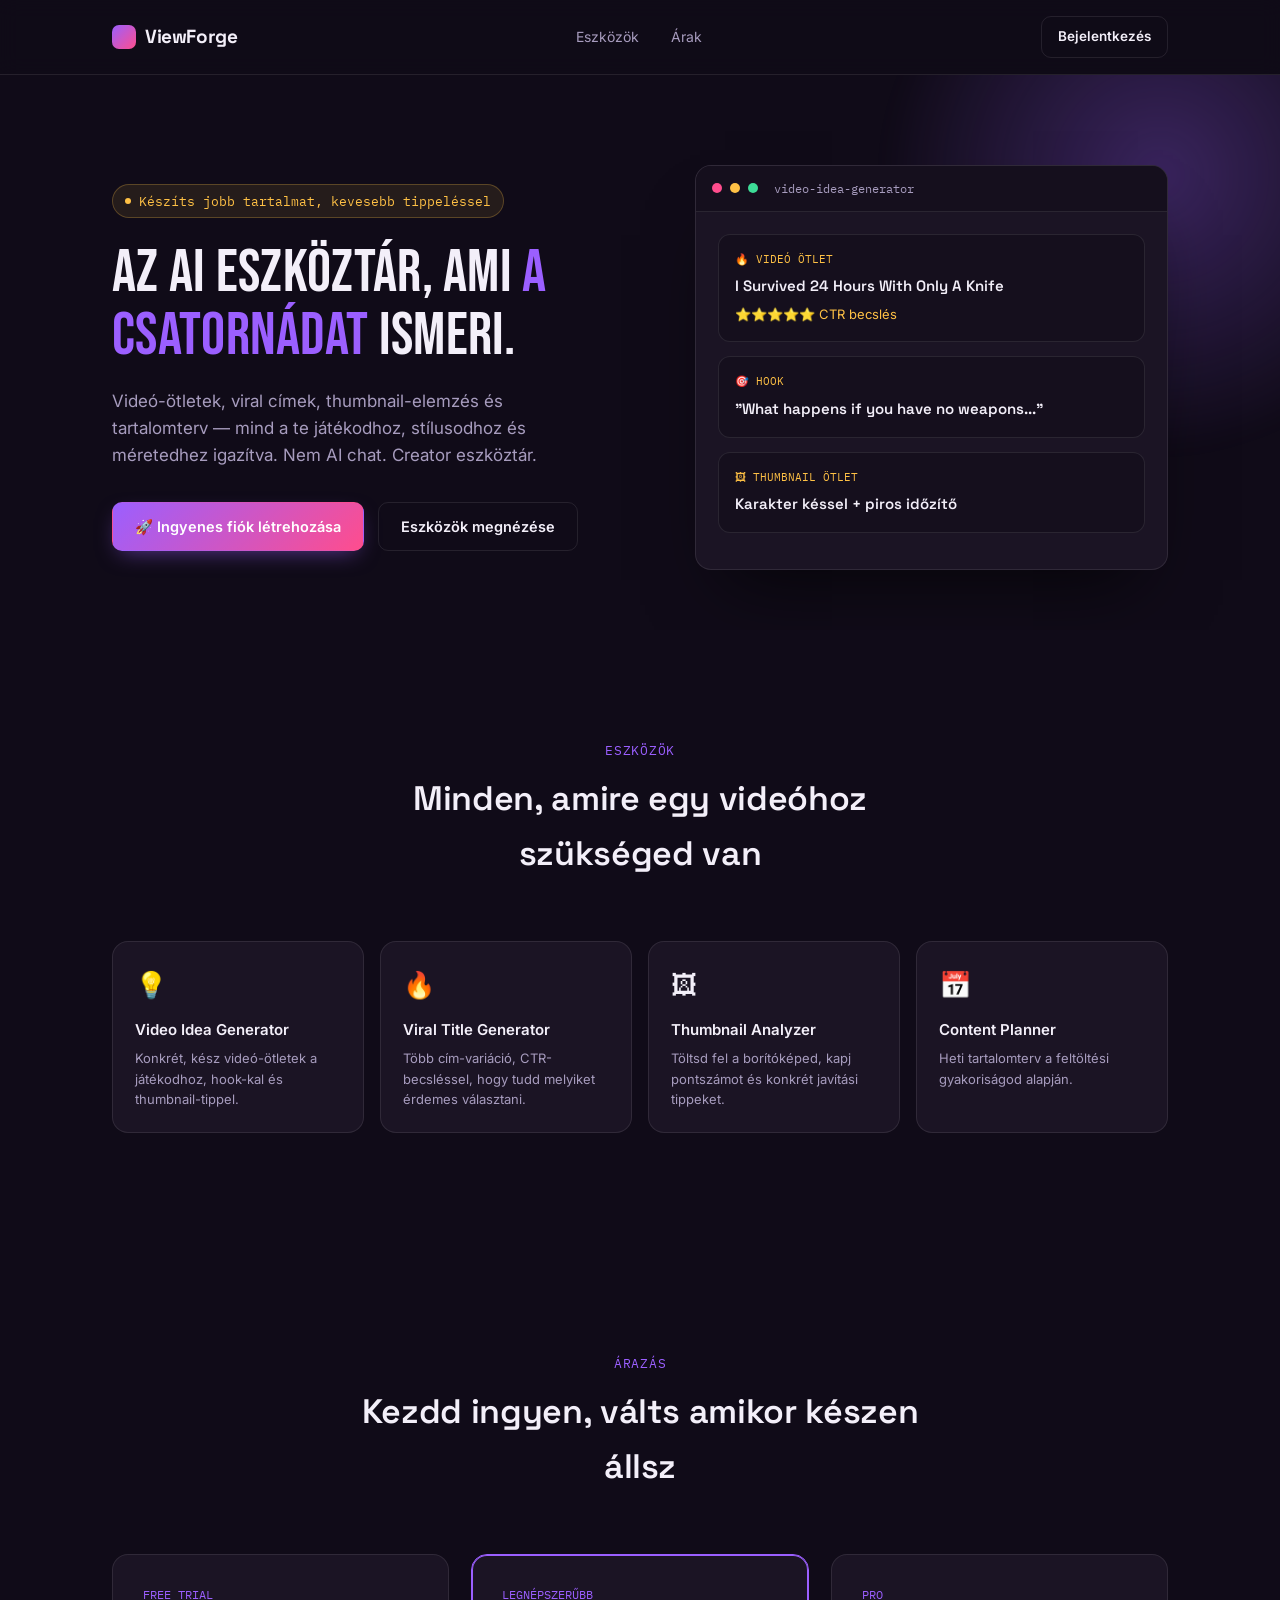
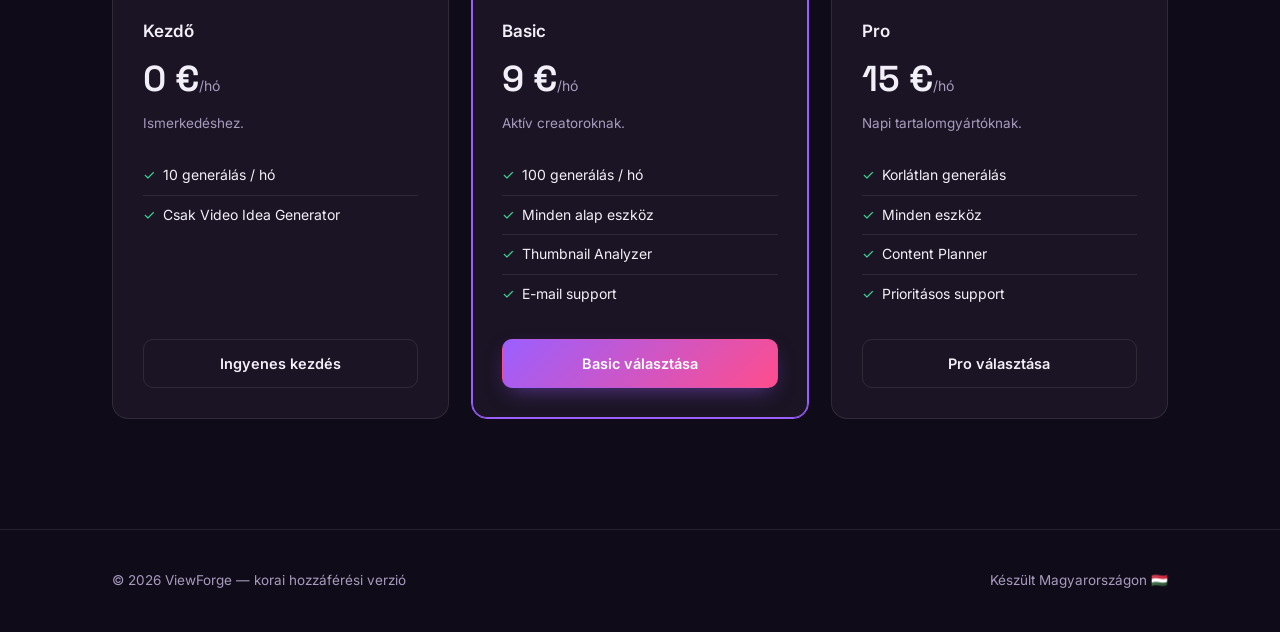
==== index.html @ 4f9079bf "Add mobile-specific CSS refinements for nav, tabs, player card, bar chart, settings panel, toasts" ====
<!DOCTYPE html>
<html lang="hu">
<head>
<meta charset="UTF-8">
<meta name="viewport" content="width=device-width, initial-scale=1.0">
<title>ViewForge — AI eszköztár videósoknak</title>
<link rel="preconnect" href="https://fonts.googleapis.com">
<link href="https://fonts.googleapis.com/css2?family=Bebas+Neue&family=Space+Grotesk:wght@400;500;600;700&family=Inter:wght@400;500;600&family=IBM+Plex+Mono:wght@400;500&display=swap" rel="stylesheet">
<link rel="stylesheet" href="style.css?v=25">
</head>
<body>

<nav>
  <div class="nav-inner">
    <div class="logo"><span class="logo-mark"></span>ViewForge</div>
    <div class="nav-links">
      <a href="#tools">Eszközök</a>
      <a href="#pricing">Árak</a>
    </div>
    <div id="navAuth">
      <a class="btn btn-ghost btn-sm" href="sign-in.html">Bejelentkezés</a>
    </div>
  </div>
</nav>

<header class="hero">
  <div class="hero-blob"></div>
  <div class="wrap hero-grid">
    <div>
      <div class="eyebrow"><span class="dot"></span>Készíts jobb tartalmat, kevesebb tippeléssel</div>
      <h1 class="hero-title disp">Az AI eszköztár, ami <span class="hl">a csatornádat</span> ismeri.</h1>
      <p class="hero-sub">Videó-ötletek, viral címek, thumbnail-elemzés és tartalomterv — mind a te játékodhoz, stílusodhoz és méretedhez igazítva. Nem AI chat. Creator eszköztár.</p>
      <div class="hero-actions">
        <a class="btn btn-primary" href="sign-in.html">🚀 Ingyenes fiók létrehozása</a>
        <a class="btn btn-ghost" href="#tools">Eszközök megnézése</a>
      </div>
    </div>

    <div class="preview-card">
      <div class="preview-bar">
        <span class="dot2" style="background:#FF4D8D"></span>
        <span class="dot2" style="background:#FFC145"></span>
        <span class="dot2" style="background:#3DDC97"></span>
        <span class="preview-title">video-idea-generator</span>
      </div>
      <div class="preview-body">
        <div class="pv-idea" style="animation-delay:.1s;">
          <div class="pv-label">🔥 VIDEÓ ÖTLET</div>
          <div class="pv-title">I Survived 24 Hours With Only A Knife</div>
          <div class="pv-stars">⭐⭐⭐⭐⭐ CTR becslés</div>
        </div>
        <div class="pv-idea" style="animation-delay:.5s;">
          <div class="pv-label">🎯 HOOK</div>
          <div class="pv-title">"What happens if you have no weapons..."</div>
        </div>
        <div class="pv-idea" style="animation-delay:.9s;">
          <div class="pv-label">🖼 THUMBNAIL ÖTLET</div>
          <div class="pv-title">Karakter késsel + piros időzítő</div>
        </div>
      </div>
    </div>
  </div>
</header>

<section id="tools">
  <div class="wrap">
    <div class="sec-head reveal">
      <div class="sec-eyebrow">Eszközök</div>
      <h2 class="sec-title">Minden, amire egy videóhoz szükséged van</h2>
    </div>
    <div class="tool-grid">
      <div class="tool-card reveal">
        <div class="tool-ico">💡</div>
        <div class="tool-name">Video Idea Generator</div>
        <div class="tool-desc">Konkrét, kész videó-ötletek a játékodhoz, hook-kal és thumbnail-tippel.</div>
      </div>
      <div class="tool-card reveal">
        <div class="tool-ico">🔥</div>
        <div class="tool-name">Viral Title Generator</div>
        <div class="tool-desc">Több cím-variáció, CTR-becsléssel, hogy tudd melyiket érdemes választani.</div>
      </div>
      <div class="tool-card reveal">
        <div class="tool-ico">🖼</div>
        <div class="tool-name">Thumbnail Analyzer</div>
        <div class="tool-desc">Töltsd fel a borítóképed, kapj pontszámot és konkrét javítási tippeket.</div>
      </div>
      <div class="tool-card reveal">
        <div class="tool-ico">📅</div>
        <div class="tool-name">Content Planner</div>
        <div class="tool-desc">Heti tartalomterv a feltöltési gyakoriságod alapján.</div>
      </div>
    </div>
  </div>
</section>

<section id="pricing">
  <div class="wrap">
    <div class="sec-head reveal">
      <div class="sec-eyebrow">Árazás</div>
      <h2 class="sec-title">Kezdd ingyen, válts amikor készen állsz</h2>
    </div>
    <div class="price-grid">
      <div class="price-card reveal">
        <div class="price-tag">FREE TRIAL</div>
        <div class="price-name">Kezdő</div>
        <div class="price-val">0 €<span>/hó</span></div>
        <div class="price-desc">Ismerkedéshez.</div>
        <ul class="price-list">
          <li>10 generálás / hó</li><li>Csak Video Idea Generator</li>
        </ul>
        <a class="btn btn-ghost" href="sign-in.html?plan=free">Ingyenes kezdés</a>
      </div>
      <div class="price-card featured reveal">
        <div class="price-tag">LEGNÉPSZERŰBB</div>
        <div class="price-name">Basic</div>
        <div class="price-val">9 €<span>/hó</span></div>
        <div class="price-desc">Aktív creatoroknak.</div>
        <ul class="price-list">
          <li>100 generálás / hó</li><li>Minden alap eszköz</li><li>Thumbnail Analyzer</li><li>E-mail support</li>
        </ul>
        <a class="btn btn-primary" href="sign-in.html?plan=basic">Basic választása</a>
      </div>
      <div class="price-card reveal">
        <div class="price-tag">PRO</div>
        <div class="price-name">Pro</div>
        <div class="price-val">15 €<span>/hó</span></div>
        <div class="price-desc">Napi tartalomgyártóknak.</div>
        <ul class="price-list">
          <li>Korlátlan generálás</li><li>Minden eszköz</li><li>Content Planner</li><li>Prioritásos support</li>
        </ul>
        <a class="btn btn-ghost" href="sign-in.html?plan=pro">Pro választása</a>
      </div>
    </div>
  </div>
</section>

<footer>
  <div class="wrap foot-row">
    <div>© 2026 ViewForge — korai hozzáférési verzió</div>
    <div>Készült Magyarországon 🇭🇺</div>
  </div>
</footer>

<!--
  ====== CLERK BEÁLLÍTÁS ======
  Ha van már Clerk fiókod egy másik projektből, létrehozhatsz ide egy ÚJ Application-t
  (külön projekt = külön Clerk app ajánlott), majd írd át: fancy-bullfrog-66.clerk.accounts.dev és pk_test_ZmFuY3ktYnVsbGZyb2ctNjYuY2xlcmsuYWNjb3VudHMuZGV2JA
-->
<script defer crossorigin="anonymous" src="https://fancy-bullfrog-66.clerk.accounts.dev/npm/@clerk/ui@1/dist/ui.browser.js" type="text/javascript"></script>
<script defer crossorigin="anonymous" data-clerk-publishable-key="pk_test_ZmFuY3ktYnVsbGZyb2ctNjYuY2xlcmsuYWNjb3VudHMuZGV2JA" src="https://fancy-bullfrog-66.clerk.accounts.dev/npm/@clerk/clerk-js@6/dist/clerk.browser.js" type="text/javascript"></script>

<script>
const revealEls = document.querySelectorAll('.reveal');
const io = new IntersectionObserver((entries) => {
  entries.forEach((entry, i) => {
    if (entry.isIntersecting) {
      setTimeout(() => entry.target.classList.add('visible'), i * 80);
      io.unobserve(entry.target);
    }
  });
}, { threshold: 0.15 });
revealEls.forEach(el => io.observe(el));

window.addEventListener('load', async function () {
  try{
    await Clerk.load({ ui: { ClerkUI: window.__internal_ClerkUICtor } });
    if (Clerk.isSignedIn) {
      document.getElementById('navAuth').innerHTML = '<a class="btn btn-primary btn-sm" href="dashboard.html">Dashboard</a>';
    }
  }catch(e){ console.warn('Clerk meg nincs beallitva:', e); }
});
</script>

</body>
</html>
---- style.css ----
/* ============ ViewForge — közös stíluslap ============ */
:root{
  --ink:#100B18;
  --surface:#1B1424;
  --surface-soft:#241B2E;
  --line:rgba(255,255,255,0.09);
  --text:#F3EFF9;
  --text-dim:#A79CBE;
  --brand:#9B5FFF;
  --brand-soft:rgba(155,95,255,0.14);
  --gold:#FFC145;
  --mint:#3DDC97;
  --hot:#FF4D8D;
  --radius:16px;
  --font-display:'Bebas Neue',sans-serif;
  --font-heading:'Space Grotesk',sans-serif;
  --font-body:'Inter',sans-serif;
}

/* Világos mód — a beállítás-panelból kapcsolható */
html[data-theme="light"]{
  --ink:#F7F5FB;
  --surface:#FFFFFF;
  --surface-soft:#F1ECFA;
  --line:rgba(20,10,45,0.10);
  --text:#18101F;
  --text-dim:#6B6478;
  --brand-soft:rgba(155,95,255,0.10);
}

/* Animációk kikapcsolása — a beállítás-panelból kapcsolható */
html[data-animations="off"] *{
  animation-duration:0.001ms !important;
  animation-iteration-count:1 !important;
  transition-duration:0.001ms !important;
}

/* Animált háttér — a beállítás-panelból kapcsolható */
@keyframes bgDrift{
  0%,100%{background-position:0% 0%, 100% 100%;}
  50%{background-position:25% 20%, 75% 80%;}
}
html[data-animated-bg="on"] body{
  background-image:
    radial-gradient(circle at 0% 0%, rgba(155,95,255,0.17), transparent 55%),
    radial-gradient(circle at 100% 100%, rgba(255,77,141,0.14), transparent 55%);
  background-size:170% 170%;
  background-attachment:fixed;
  animation:bgDrift 20s ease-in-out infinite;
}

*{box-sizing:border-box;}
html{scroll-behavior:smooth;}
body{
  margin:0;background:var(--ink);color:var(--text);
  font-family:var(--font-body);line-height:1.6;-webkit-font-smoothing:antialiased;
  transition:background .3s ease, color .3s ease;
}
h1,h2,h3{font-family:var(--font-heading);}
.disp{font-family:var(--font-display);letter-spacing:0.01em;}
.mono{font-family:'IBM Plex Mono',monospace;}
a{color:inherit;text-decoration:none;}
.wrap{max-width:1120px;margin:0 auto;padding:0 32px;}
section{padding:110px 0;}
@media (max-width:760px){ section{padding:64px 0;} .wrap{padding:0 22px;} }

@media (prefers-reduced-motion: reduce){
  *{animation-duration:0.001ms !important;animation-iteration-count:1 !important;transition-duration:0.001ms !important;}
}

/* ---------- Nav ---------- */
nav{position:sticky;top:0;z-index:50;background:rgba(16,11,24,0.82);backdrop-filter:blur(10px);border-bottom:1px solid var(--line);}
.nav-inner{max-width:1120px;margin:0 auto;padding:16px 32px;display:flex;align-items:center;justify-content:space-between;}
.logo{font-family:var(--font-heading);font-weight:700;font-size:19px;display:flex;align-items:center;gap:9px;letter-spacing:-0.02em;}
.logo-mark{width:24px;height:24px;border-radius:7px;background:linear-gradient(135deg,var(--brand),var(--hot));display:inline-block;}
.nav-links{display:flex;gap:32px;font-size:14px;color:var(--text-dim);}
.nav-links a{transition:color .2s ease;}
.nav-links a:hover{color:var(--text);}
@media (max-width:820px){ .nav-links{display:none;} }

.btn{display:inline-flex;align-items:center;gap:8px;padding:12px 22px;border-radius:10px;font-size:14.5px;font-weight:600;cursor:pointer;border:1px solid transparent;transition:transform .18s ease, box-shadow .18s ease, background .18s ease, border-color .18s ease;}
.btn:hover{transform:translateY(-2px);}
.btn-primary{background:linear-gradient(135deg,var(--brand),var(--hot));color:#fff;box-shadow:0 8px 22px -8px rgba(155,95,255,0.55);}
.btn-primary:hover{box-shadow:0 12px 28px -8px rgba(155,95,255,0.7);}
.btn-ghost{background:transparent;color:var(--text);border-color:var(--line);}
.btn-ghost:hover{border-color:#4a3f5c;}
.btn-sm{padding:9px 16px;font-size:13.5px;}

/* ---------- Reveal-on-scroll ---------- */
.reveal{opacity:0;transform:translateY(22px);transition:opacity .7s ease, transform .7s ease;}
.reveal.visible{opacity:1;transform:translateY(0);}
@keyframes fadeSlideUp{from{opacity:0;transform:translateY(28px);}to{opacity:1;transform:translateY(0);}}
.anim-in{opacity:0;animation:fadeSlideUp .7s cubic-bezier(.16,.8,.24,1) forwards;}
@keyframes pageFade{from{opacity:0;}to{opacity:1;}}
.page-fade{animation:pageFade .4s ease both;}

/* ---------- Hero ---------- */
.hero{padding-top:90px;padding-bottom:60px;position:relative;overflow:hidden;}
.hero-blob{position:absolute;width:560px;height:560px;border-radius:50%;background:radial-gradient(circle,rgba(155,95,255,0.3),transparent 70%);top:-180px;right:-160px;filter:blur(10px);animation:drift 16s ease-in-out infinite alternate;pointer-events:none;}
@keyframes drift{ from{transform:translate(0,0) scale(1);} to{transform:translate(-40px,30px) scale(1.08);} }
.hero-grid{display:grid;grid-template-columns:1.05fr .95fr;gap:60px;align-items:center;position:relative;z-index:1;}
@media (max-width:900px){ .hero-grid{grid-template-columns:1fr;} }
.eyebrow{display:inline-flex;align-items:center;gap:8px;font-family:'IBM Plex Mono',monospace;font-size:12.5px;color:var(--gold);background:rgba(255,193,69,0.09);border:1px solid rgba(255,193,69,0.25);padding:6px 12px;border-radius:99px;margin-bottom:24px;}
.eyebrow .dot{width:6px;height:6px;border-radius:50%;background:var(--gold);}
h1.hero-title{font-size:clamp(36px,5vw,60px);line-height:1.05;letter-spacing:0.005em;margin:0 0 20px;font-weight:400;}
h1.hero-title .hl{color:var(--brand);}
.hero-sub{font-size:17px;color:var(--text-dim);max-width:480px;margin-bottom:32px;}
.hero-actions{display:flex;gap:14px;flex-wrap:wrap;}

/* mock dashboard preview card in hero */
.preview-card{background:var(--surface);border:1px solid var(--line);border-radius:var(--radius);overflow:hidden;box-shadow:0 40px 70px -30px rgba(0,0,0,0.65);}
.preview-bar{display:flex;align-items:center;gap:8px;padding:13px 16px;border-bottom:1px solid var(--line);background:#150F1D;}
.preview-bar .dot2{width:10px;height:10px;border-radius:50%;}
.preview-title{margin-left:8px;font-family:'IBM Plex Mono',monospace;font-size:12px;color:var(--text-dim);}
.preview-body{padding:22px;}
.pv-idea{background:#150F1D;border:1px solid var(--line);border-radius:12px;padding:16px;margin-bottom:14px;opacity:0;animation:fadeSlideUp .5s forwards;}
.pv-idea .pv-label{font-size:11px;color:var(--gold);font-family:'IBM Plex Mono',monospace;margin-bottom:6px;}
.pv-idea .pv-title{font-family:var(--font-heading);font-weight:600;font-size:15px;}
.pv-stars{color:var(--gold);font-size:13px;margin-top:6px;}

/* ---------- Section headers ---------- */
.sec-head{max-width:560px;margin:0 auto 60px;text-align:center;}
.sec-eyebrow{font-family:'IBM Plex Mono',monospace;font-size:12.5px;color:var(--brand);letter-spacing:.06em;text-transform:uppercase;margin-bottom:12px;}
.sec-title{font-size:clamp(26px,3vw,34px);margin:0 0 14px;letter-spacing:-0.01em;font-weight:600;}
.sec-sub{color:var(--text-dim);font-size:15.5px;}

/* ---------- Tool cards (landing) ---------- */
.tool-grid{display:grid;grid-template-columns:repeat(4,1fr);gap:16px;}
@media (max-width:900px){ .tool-grid{grid-template-columns:repeat(2,1fr);} }
@media (max-width:560px){ .tool-grid{grid-template-columns:1fr;} }
.tool-card{background:var(--surface);border:1px solid var(--line);border-radius:var(--radius);padding:22px;transition:transform .25s ease, border-color .25s ease;}
.tool-card:hover{transform:translateY(-6px);border-color:#4a3f5c;}
.tool-ico{font-size:26px;margin-bottom:12px;}
.tool-name{font-weight:600;font-size:15px;margin-bottom:6px;}
.tool-desc{font-size:13px;color:var(--text-dim);}

/* ---------- Pricing ---------- */
.price-grid{display:grid;grid-template-columns:repeat(3,1fr);gap:22px;}
@media (max-width:900px){ .price-grid{grid-template-columns:1fr;} }
.price-card{background:var(--surface);border:1px solid var(--line);border-radius:var(--radius);padding:30px;display:flex;flex-direction:column;transition:transform .25s ease, border-color .25s ease;}
.price-card:hover{transform:translateY(-6px);border-color:#4a3f5c;}
.price-card.featured{border-color:var(--brand);box-shadow:0 0 0 1px var(--brand) inset;}
.price-tag{font-size:12px;color:var(--brand);font-family:'IBM Plex Mono',monospace;margin-bottom:14px;}
.price-name{font-weight:600;font-size:17px;margin-bottom:6px;}
.price-val{font-family:var(--font-heading);font-size:36px;font-weight:600;margin-bottom:4px;}
.price-val span{font-size:14px;color:var(--text-dim);font-family:var(--font-body);font-weight:400;}
.price-desc{color:var(--text-dim);font-size:13.5px;margin-bottom:22px;}
.price-list{list-style:none;padding:0;margin:0 0 26px;font-size:14px;}
.price-list li{padding:8px 0;border-top:1px solid var(--line);display:flex;gap:8px;}
.price-list li:first-child{border-top:none;}
.price-list li::before{content:"✓";color:var(--mint);}
.price-card .btn{margin-top:auto;justify-content:center;}

footer{border-top:1px solid var(--line);padding:40px 0;color:var(--text-dim);font-size:13.5px;}
.foot-row{display:flex;justify-content:space-between;flex-wrap:wrap;gap:16px;}

/* ============ Auth pages ============ */
.auth-shell{min-height:calc(100vh - 74px);display:flex;align-items:center;justify-content:center;padding:40px 20px;}
.auth-card{width:100%;max-width:420px;text-align:center;}
#clerk-sign-in{display:flex;justify-content:center;}
.auth-loading{color:var(--text-dim);font-size:14px;font-family:'IBM Plex Mono',monospace;}
.back-link{display:inline-flex;align-items:center;gap:6px;color:var(--text-dim);font-size:13.5px;margin-bottom:18px;transition:color .2s ease;}
.back-link:hover{color:var(--text);}

/* ============ Dashboard — Gamer HUD stílus (összevont profil-kártya) ============ */
.dash-top{display:flex;align-items:center;justify-content:space-between;padding:20px 0;border-bottom:1px solid var(--line);margin-bottom:28px;position:relative;}
.dash-top::after{content:"";position:absolute;left:0;bottom:-1px;width:120px;height:2px;background:linear-gradient(90deg,var(--brand),transparent);}
.dash-greet{font-size:24px;font-weight:600;font-family:var(--font-heading);letter-spacing:-0.01em;}
.dash-greet span{font-family:var(--font-display);color:var(--brand);text-shadow:0 0 14px rgba(155,95,255,0.4);letter-spacing:0.02em;}
#userButton{display:flex;align-items:center;}

/* Fül-navigáció: Eszközeid / Profilom */
.dash-tabs{display:flex;gap:6px;margin-bottom:24px;border-bottom:1px solid var(--line);}
.dash-tab{padding:10px 4px;margin-right:20px;font-size:13.5px;font-weight:600;color:var(--text-dim);cursor:pointer;position:relative;transition:color .25s ease;}
.dash-tab:hover{color:var(--text);}
.dash-tab.active{color:var(--brand);}
.dash-tab.active::after{content:"";position:absolute;left:0;right:0;bottom:-1px;height:2px;background:linear-gradient(90deg,var(--brand),var(--hot));box-shadow:0 0 10px -1px var(--brand);}
.dash-tab-panel{animation:fadeSlideUp .4s cubic-bezier(.16,.8,.24,1) both;}

/* Player Card — hero-elem a Profilom fül tetején */
@keyframes ringSpin{ to{ transform:rotate(360deg); } }
@keyframes cardGlowDrift{0%,100%{transform:translate(0,0) scale(1);}50%{transform:translate(-50px,30px) scale(1.3);}}
@keyframes cardGlowDrift2{0%,100%{transform:translate(0,0) scale(1);}50%{transform:translate(45px,-28px) scale(1.25);}}
.player-card{position:relative;overflow:hidden;background:var(--ink);border:1px solid var(--line);border-radius:16px;padding:24px 26px;margin-bottom:16px;display:flex;align-items:center;gap:22px;flex-wrap:wrap;}
.player-card::before{content:"";position:absolute;top:-30%;right:-10%;width:420px;height:420px;background:radial-gradient(circle,rgba(155,95,255,0.55) 0%,rgba(155,95,255,0.18) 42%,transparent 72%);pointer-events:none;animation:cardGlowDrift 7s ease-in-out infinite;filter:blur(4px);}
.player-card::after{content:"";position:absolute;bottom:-30%;left:0%;width:360px;height:360px;background:radial-gradient(circle,rgba(255,77,141,0.5) 0%,rgba(255,77,141,0.15) 42%,transparent 72%);pointer-events:none;animation:cardGlowDrift2 9s ease-in-out infinite;filter:blur(4px);}
.player-avatar-wrap{position:relative;width:68px;height:68px;flex-shrink:0;border-radius:50%;}
.player-avatar-wrap::before{content:"";position:absolute;inset:-4px;border-radius:50%;background:conic-gradient(from 0deg,var(--brand),var(--hot),var(--gold),var(--brand));animation:ringSpin 5s linear infinite;}
.player-avatar-wrap::after{content:"";position:absolute;inset:0;border-radius:50%;background:var(--ink);}
.player-avatar-fallback{position:absolute;inset:0;z-index:1;display:flex;align-items:center;justify-content:center;font-size:26px;border-radius:50%;background:linear-gradient(135deg,var(--brand),var(--hot));}
.player-avatar{position:relative;z-index:2;width:100%;height:100%;border-radius:50%;object-fit:cover;}
.player-info{flex:1;min-width:220px;position:relative;z-index:1;}
.player-name-row{display:flex;align-items:center;gap:10px;margin-bottom:2px;}
.player-name{font-family:var(--font-display);font-size:22px;font-weight:400;letter-spacing:.01em;}
.player-meta{font-size:11.5px;color:var(--text-dim);font-family:'IBM Plex Mono',monospace;margin-bottom:14px;}
.player-card .level-title{font-weight:700;font-size:13px;margin-bottom:8px;color:var(--brand);text-transform:uppercase;letter-spacing:.04em;}
.player-card .level-track{max-width:420px;}

/* Profil fül — külön kártyák egymás mellett */
.profile-row{display:grid;grid-template-columns:1fr 1fr;gap:16px;}
@media (max-width:700px){ .profile-row{grid-template-columns:1fr;} }
.profile-sub-card{background:var(--surface);border:1px solid var(--line);border-left:3px solid var(--brand);border-radius:12px;padding:20px 22px;transition:border-color .3s ease, box-shadow .3s ease;}
.profile-sub-card:hover{border-color:var(--brand);box-shadow:0 14px 30px -18px rgba(155,95,255,0.35);}
.profile-sub-card:nth-of-type(2){border-left-color:var(--gold);}
.psc-label{font-size:11px;color:var(--text-dim);text-transform:uppercase;letter-spacing:.06em;margin-bottom:12px;font-family:'IBM Plex Mono',monospace;}

/* Eszköz-használati diagram */
.bar-row{display:grid;grid-template-columns:130px 1fr 24px;align-items:center;gap:10px;margin-bottom:12px;}
.bar-row:last-child{margin-bottom:0;}
.bar-label{font-size:12px;color:var(--text-dim);white-space:nowrap;overflow:hidden;text-overflow:ellipsis;}
.bar-track{height:8px;background:#0D0912;border-radius:5px;overflow:hidden;border:1px solid var(--line);}
@keyframes shimmerSweep{0%{transform:translateX(-120%);}100%{transform:translateX(220%);}}
.bar-fill{height:100%;width:0%;border-radius:5px;box-shadow:0 0 8px -1px currentColor;transition:width 1s cubic-bezier(.16,.8,.24,1);position:relative;overflow:hidden;}
.bar-fill::after{content:"";position:absolute;top:0;bottom:0;width:40%;background:linear-gradient(90deg,transparent,rgba(255,255,255,0.55),transparent);animation:shimmerSweep 2.4s ease-in-out infinite;}
.bar-val{font-family:'IBM Plex Mono',monospace;font-size:12px;color:var(--text-dim);text-align:right;}

/* Kitüntetés-rács */
.badge-grid{display:grid;grid-template-columns:repeat(3,1fr);gap:10px;}
.badge-item{display:flex;flex-direction:column;align-items:center;gap:6px;padding:12px 8px;border-radius:10px;background:#0D0912;border:1px solid var(--line);opacity:.4;filter:grayscale(1);transition:all .3s ease;}
.badge-item.unlocked{opacity:1;filter:none;border-color:var(--gold);box-shadow:0 0 16px -6px var(--gold);}
.badge-item:hover{transform:translateY(-3px);}
.badge-ico{font-size:22px;}
.badge-name{font-size:9.5px;color:var(--text-dim);text-align:center;line-height:1.25;}
.badge-item.unlocked .badge-name{color:var(--text);}

/* Aktivitás-lista */
.activity-item{display:flex;align-items:center;gap:12px;padding:10px 0;border-top:1px solid var(--line);}
.activity-item:first-child{border-top:none;}
.activity-ico{font-size:16px;flex-shrink:0;}
.activity-text{flex:1;font-size:13px;color:var(--text);}
.activity-time{font-size:11px;color:var(--text-dim);font-family:'IBM Plex Mono',monospace;flex-shrink:0;}

.pc-plan{display:flex;align-items:center;gap:10px;margin-bottom:12px;flex-wrap:wrap;}
.pc-usage{font-size:12px;color:var(--text-dim);font-family:'IBM Plex Mono',monospace;}
.pc-usage b{color:var(--text);}

.plan-bar-badge{background:var(--brand-soft);color:var(--brand);border:1px solid rgba(155,95,255,0.35);padding:4px 12px;border-radius:6px;font-size:11px;font-family:'IBM Plex Mono',monospace;font-weight:700;letter-spacing:.06em;text-transform:uppercase;}
.plan-switch-row{display:flex;gap:6px;}
.plan-pill{border:1px solid var(--line);border-radius:7px;padding:5px 10px;font-size:11.5px;font-family:'IBM Plex Mono',monospace;cursor:pointer;transition:all .2s ease;color:var(--text-dim);}
.plan-pill:hover{border-color:#4a3f5c;color:var(--text);}
.plan-pill.active{border-color:var(--brand);background:var(--brand-soft);color:var(--brand);}

/* Channel profile onboarding */
.onboard-card{max-width:520px;margin:60px auto;text-align:center;background:var(--surface);border:1px solid var(--line);border-radius:20px;padding:44px;}
.onboard-icon{font-size:40px;margin-bottom:16px;}
.onboard-title{font-size:22px;font-weight:600;font-family:var(--font-heading);margin-bottom:10px;}
.onboard-sub{color:var(--text-dim);font-size:14.5px;margin-bottom:26px;}
.onboard-input{width:100%;background:#150F1D;border:1px solid var(--line);border-radius:10px;color:var(--text);padding:13px 16px;font-size:14.5px;outline:none;margin-bottom:14px;transition:border-color .2s ease;}
.onboard-input:focus{border-color:var(--brand);}
.onboard-msg{font-size:13px;color:var(--text-dim);margin-top:12px;min-height:18px;}

/* XP sáv */
.level-info{width:100%;}
.level-title{font-weight:700;font-size:14.5px;margin-bottom:9px;font-family:var(--font-heading);}
.level-track{height:10px;background:#0D0912;border-radius:6px;overflow:hidden;border:1px solid var(--line);position:relative;}
.level-track::after{content:"";position:absolute;inset:0;z-index:2;pointer-events:none;background-image:repeating-linear-gradient(90deg,transparent 0 16px, rgba(0,0,0,0.45) 16px 18px);}
.level-fill{height:100%;background:linear-gradient(90deg,var(--brand),var(--hot));border-radius:6px;width:0%;box-shadow:0 0 12px 0 var(--brand);transition:width .8s cubic-bezier(.4,0,.2,1);position:relative;z-index:1;overflow:hidden;}
.level-fill::before{content:"";position:absolute;top:0;bottom:0;width:35%;background:linear-gradient(90deg,transparent,rgba(255,255,255,0.5),transparent);animation:shimmerSweep 2.6s ease-in-out infinite;z-index:3;}
.level-pct{font-family:'IBM Plex Mono',monospace;font-size:11px;color:var(--text-dim);margin-top:8px;}

.channel-chip{display:flex;align-items:center;gap:10px;}
.channel-chip img{width:40px;height:40px;border-radius:50%;border:2px solid var(--brand);box-shadow:0 0 12px -3px var(--brand);}
.channel-chip .c-name{font-weight:700;font-size:15px;}
.channel-chip .c-meta{font-size:11.5px;color:var(--text-dim);font-family:'IBM Plex Mono',monospace;}
.edit-profile-btn{font-size:13px;cursor:pointer;padding:5px 8px;border-radius:7px;border:1px solid var(--line);transition:all .2s ease;flex-shrink:0;margin-left:auto;}
.edit-profile-btn:hover{border-color:var(--brand);background:var(--brand-soft);}
.edit-profile-form{flex:1;min-width:240px;max-width:380px;background:rgba(10,6,16,0.55);backdrop-filter:blur(6px);border:1px solid var(--brand);border-radius:12px;padding:16px 18px;position:relative;z-index:1;margin-left:auto;}

/* Kompakt, keret nélküli statisztikák a profil-kártya alján */
.stats-strip{display:flex;gap:28px;flex-wrap:wrap;}
.stat-box{display:flex;flex-direction:column;}
.stat-box .stat-num{font-family:var(--font-display);font-size:22px;font-weight:400;color:var(--brand);letter-spacing:.01em;line-height:1;}
.stat-box:nth-child(2) .stat-num{color:var(--gold);}
.stat-box:nth-child(3) .stat-num{color:var(--mint);}
.stat-box .stat-lbl{font-size:10.5px;color:var(--text-dim);margin-top:4px;text-transform:uppercase;letter-spacing:.04em;}

/* Tool nav grid on dashboard */
.tools-nav-grid{display:grid;grid-template-columns:repeat(4,1fr);gap:14px;}
@media (max-width:900px){ .tools-nav-grid{grid-template-columns:repeat(2,1fr);} }
@media (max-width:560px){ .tools-nav-grid{grid-template-columns:1fr;} }
.tool-nav-card{position:relative;background:var(--surface);border:1px solid var(--line);border-radius:12px;padding:22px 22px 22px 24px;cursor:pointer;overflow:hidden;transition:transform .35s cubic-bezier(.2,.8,.2,1), border-color .35s ease, box-shadow .35s ease, background .35s ease;}
.tool-nav-card::before{content:"";position:absolute;left:0;top:0;bottom:0;width:3px;background:linear-gradient(180deg,var(--brand),var(--hot));opacity:.7;transition:width .3s ease, opacity .3s ease;}
.tool-nav-card:hover{transform:translateY(-7px);border-color:var(--brand);box-shadow:0 20px 44px -16px rgba(155,95,255,0.4);background:var(--surface-soft);}
.tool-nav-card:hover::before{width:5px;opacity:1;}
.tool-nav-card .tool-ico{font-size:24px;margin-bottom:10px;display:inline-block;transition:transform .4s cubic-bezier(.34,1.56,.64,1);}
.tool-nav-card:hover .tool-ico{transform:scale(1.15) rotate(-5deg);}
.tool-nav-card .tool-name{font-weight:700;font-size:14.5px;margin-bottom:4px;transition:color .3s ease;letter-spacing:.005em;}
.tool-nav-card:hover .tool-name{color:var(--brand);}
.tool-nav-card .tool-desc{font-size:11.5px;color:var(--text-dim);}
.tool-nav-card.soon{opacity:0.45;filter:grayscale(1);cursor:not-allowed;pointer-events:none;}
.soon-badge{display:inline-block;font-size:10px;background:var(--brand-soft);color:var(--brand);padding:2px 8px;border-radius:99px;margin-left:6px;vertical-align:middle;}
.lock-msg{margin-top:16px;font-size:13px;color:var(--gold);background:rgba(255,193,69,0.1);border:1px solid rgba(255,193,69,0.3);padding:12px 16px;border-radius:10px;}

/* ============ Tool pages (generic) ============ */
.tool-shell{opacity:0;}
.tool-shell.ready{opacity:1;}
.tool-grid-2col{display:grid;grid-template-columns:1fr 1.15fr;gap:26px;align-items:start;}
@media (max-width:900px){ .tool-grid-2col{grid-template-columns:1fr;} }
.panel{background:var(--surface);border:1px solid var(--line);border-radius:var(--radius);padding:24px;}
.panel-title{font-size:16px;font-weight:600;margin-bottom:4px;}
.panel-sub{font-size:13px;color:var(--text-dim);margin-bottom:20px;}
.field-label{font-size:12.5px;color:var(--text-dim);margin-bottom:6px;display:block;}
.field-input, .field-select{width:100%;background:#150F1D;border:1px solid var(--line);border-radius:9px;color:var(--text);padding:11px 14px;font-size:13.5px;outline:none;margin-bottom:16px;transition:border-color .2s ease;}
.field-input:focus, .field-select:focus{border-color:var(--brand);}
.chip-row{display:flex;gap:8px;flex-wrap:wrap;margin-bottom:16px;}
.chip{border:1px solid var(--line);border-radius:99px;padding:7px 15px;font-size:12.5px;cursor:pointer;transition:all .2s ease;color:var(--text-dim);}
.chip:hover{border-color:#4a3f5c;color:var(--text);}
.chip.on{border-color:var(--brand);background:var(--brand-soft);color:var(--brand);}

.result-empty{color:var(--text-dim);font-size:13.5px;text-align:center;padding:60px 20px;}
.idea-card{background:#150F1D;border:1px solid var(--line);border-radius:12px;padding:18px;margin-bottom:14px;}
.idea-card .i-label{font-size:11px;color:var(--gold);font-family:'IBM Plex Mono',monospace;margin-bottom:8px;}
.idea-card .i-title{font-family:var(--font-heading);font-weight:600;font-size:17px;margin-bottom:12px;}
.idea-card .i-row{font-size:13px;color:var(--text-dim);margin-bottom:8px;}
.idea-card .i-row b{color:var(--text);}
.usage-pill{font-size:12px;color:var(--text-dim);font-family:'IBM Plex Mono',monospace;background:#150F1D;border:1px solid var(--line);padding:4px 11px;border-radius:99px;}
.limit-msg{font-size:12.5px;color:var(--gold);background:rgba(255,193,69,0.1);border:1px solid rgba(255,193,69,0.3);padding:9px 12px;border-radius:9px;margin-top:12px;line-height:1.5;}

/* ---------- Finomabb animációk ---------- */
@keyframes cardPop{from{opacity:0;transform:translateY(18px) scale(.94);}to{opacity:1;transform:translateY(0) scale(1);}}
.idea-card.anim-in{animation-name:cardPop;animation-duration:.6s;animation-timing-function:cubic-bezier(.2,.8,.3,1);animation-fill-mode:forwards;}
.btn:active{transform:scale(0.97);}
@keyframes btnGlow{0%,100%{box-shadow:0 8px 22px -8px rgba(155,95,255,0.55);}50%{box-shadow:0 10px 32px -4px rgba(155,95,255,0.9);}}
.btn-primary.loading{animation:btnGlow 1.3s ease-in-out infinite;}

/* Betöltő skeleton */
@keyframes skeletonPulse{0%,100%{opacity:.35;}50%{opacity:.75;}}
.skeleton-line{height:13px;background:var(--surface-soft);border-radius:6px;margin-bottom:10px;animation:skeletonPulse 1.3s ease-in-out infinite;}
.skeleton-line.w60{width:60%;} .skeleton-line.w85{width:85%;} .skeleton-line.w40{width:40%;}
.skeleton-card{padding:16px 0;}

/* Másolás gomb */
.copy-btn{display:inline-flex;align-items:center;gap:5px;font-size:11px;color:var(--text-dim);cursor:pointer;padding:4px 10px;border-radius:7px;border:1px solid var(--line);transition:all .15s ease;background:transparent;margin-top:10px;}
.copy-btn:hover{color:var(--text);border-color:#4a3f5c;}
.copy-btn.copied{color:var(--mint);border-color:var(--mint);background:rgba(61,220,151,0.08);}

/* Korábbi generálások */
.history-section{margin-top:26px;padding-top:20px;border-top:1px solid var(--line);}
.history-title{font-size:12px;color:var(--text-dim);text-transform:uppercase;letter-spacing:.05em;margin-bottom:12px;}
.history-item{padding:10px 13px;border:1px solid var(--line);border-radius:9px;margin-bottom:8px;cursor:pointer;font-size:12.5px;color:var(--text-dim);transition:all .2s ease;display:flex;justify-content:space-between;align-items:flex-start;gap:8px;}
.history-item:hover{border-color:var(--brand);color:var(--text);background:var(--brand-soft);}
.history-item .h-time{font-size:10.5px;color:var(--text-dim);font-family:'IBM Plex Mono',monospace;margin-bottom:3px;}
.history-item .h-content{flex:1;}
.history-del{flex-shrink:0;font-size:13px;color:var(--text-dim);padding:2px 6px;border-radius:6px;transition:all .15s ease;}
.history-del:hover{color:var(--hot);background:rgba(255,77,141,0.12);}

/* ============ Beállítások panel ============ */
.settings-btn{
  width:36px;height:36px;border-radius:10px;border:1px solid var(--line);background:var(--surface);
  display:inline-flex;align-items:center;justify-content:center;font-size:16px;cursor:pointer;
  transition:all .25s ease;margin-right:10px;
}
.settings-btn:hover{border-color:var(--brand);background:var(--brand-soft);transform:rotate(35deg);}

.settings-overlay{
  position:fixed;inset:0;background:rgba(0,0,0,0.55);backdrop-filter:blur(3px);
  z-index:200;display:none;align-items:flex-start;justify-content:flex-end;padding:80px 24px;
}
.settings-overlay.open{display:flex;}
.settings-panel{
  width:100%;max-width:340px;background:var(--surface);border:1px solid var(--line);border-radius:18px;
  padding:24px;box-shadow:0 30px 60px -20px rgba(0,0,0,0.5);
  animation:settingsIn .25s cubic-bezier(.2,.8,.2,1) both;
  max-height:80vh;overflow-y:auto;
}
@keyframes settingsIn{from{opacity:0;transform:translateY(-10px) scale(.97);}to{opacity:1;transform:translateY(0) scale(1);}}
.settings-title{font-size:16px;font-weight:600;margin-bottom:20px;display:flex;justify-content:space-between;align-items:center;}
.settings-close{cursor:pointer;color:var(--text-dim);font-size:16px;padding:4px 8px;border-radius:6px;}
.settings-close:hover{color:var(--text);background:var(--surface-soft);}
.settings-group{margin-bottom:22px;}
.settings-label{font-size:12px;color:var(--text-dim);text-transform:uppercase;letter-spacing:.04em;margin-bottom:10px;}

.color-swatch-row{display:flex;gap:10px;}
.color-swatch{width:32px;height:32px;border-radius:50%;cursor:pointer;border:2px solid transparent;transition:all .2s ease;position:relative;}
.color-swatch:hover{transform:scale(1.12);}
.color-swatch.selected{border-color:var(--text);box-shadow:0 0 0 2px var(--surface), 0 0 0 4px currentColor;}

.settings-select{width:100%;background:var(--ink);border:1px solid var(--line);border-radius:9px;color:var(--text);padding:10px 12px;font-size:13.5px;outline:none;}

.settings-toggle-row{display:flex;justify-content:space-between;align-items:center;padding:4px 0;}
.settings-toggle-row .st-label{font-size:13.5px;}
.mini-toggle{width:38px;height:22px;border-radius:99px;background:#2A2438;position:relative;cursor:pointer;transition:background .25s ease;flex-shrink:0;}
.mini-toggle.on{background:var(--brand);}
.mini-toggle::after{content:"";position:absolute;top:3px;left:3px;width:16px;height:16px;border-radius:50%;background:#fff;transition:transform .25s cubic-bezier(.4,0,.2,1);}
.mini-toggle.on::after{transform:translateX(16px);}

.theme-btn-row{display:flex;gap:8px;}
.theme-btn{flex:1;padding:9px;border-radius:9px;border:1px solid var(--line);text-align:center;font-size:12.5px;cursor:pointer;transition:all .2s ease;}
.theme-btn.selected{border-color:var(--brand);background:var(--brand-soft);color:var(--brand);}

/* ============ Toast értesítések ============ */
.toast-container{position:fixed;bottom:24px;right:24px;z-index:300;display:flex;flex-direction:column;gap:10px;max-width:340px;}
@keyframes toastIn{from{opacity:0;transform:translateX(40px);}to{opacity:1;transform:translateX(0);}}
@keyframes toastOut{from{opacity:1;transform:translateX(0);}to{opacity:0;transform:translateX(40px);}}
.toast{background:var(--surface);border:1px solid var(--line);border-left:3px solid var(--brand);border-radius:10px;padding:14px 18px;box-shadow:0 20px 40px -12px rgba(0,0,0,0.55);font-size:13.5px;color:var(--text);animation:toastIn .3s cubic-bezier(.2,.8,.2,1) both;}
.toast.out{animation:toastOut .3s ease both;}
.toast.error{border-left-color:var(--hot);}
.toast.success{border-left-color:var(--mint);}

/* ============ Mobil finomhangolás ============ */
@media (max-width:640px){
  .dash-top{flex-wrap:wrap;gap:10px;}
  .dash-tabs{gap:14px;overflow-x:auto;-webkit-overflow-scrolling:touch;padding-bottom:2px;}
  .dash-tab{margin-right:0;white-space:nowrap;font-size:12.5px;}
  .player-card{padding:20px;gap:16px;}
  .player-avatar-wrap{width:56px;height:56px;}
  .player-name{font-size:19px;}
  .edit-profile-form{min-width:0;width:100%;max-width:none;}
  .stats-strip{gap:18px;}
  .bar-row{grid-template-columns:92px 1fr 22px;gap:8px;}
  .bar-label{font-size:11px;}
  .badge-grid{grid-template-columns:repeat(2,1fr);}
  .settings-overlay{padding:16px;align-items:flex-end;justify-content:center;}
  .settings-panel{max-width:100%;}
  .profile-sub-card{padding:16px 18px;}
  .toast-container{left:16px;right:16px;bottom:16px;max-width:none;}
  .pc-identity{gap:10px;}
  .pc-plan{margin-left:0;width:100%;}
}
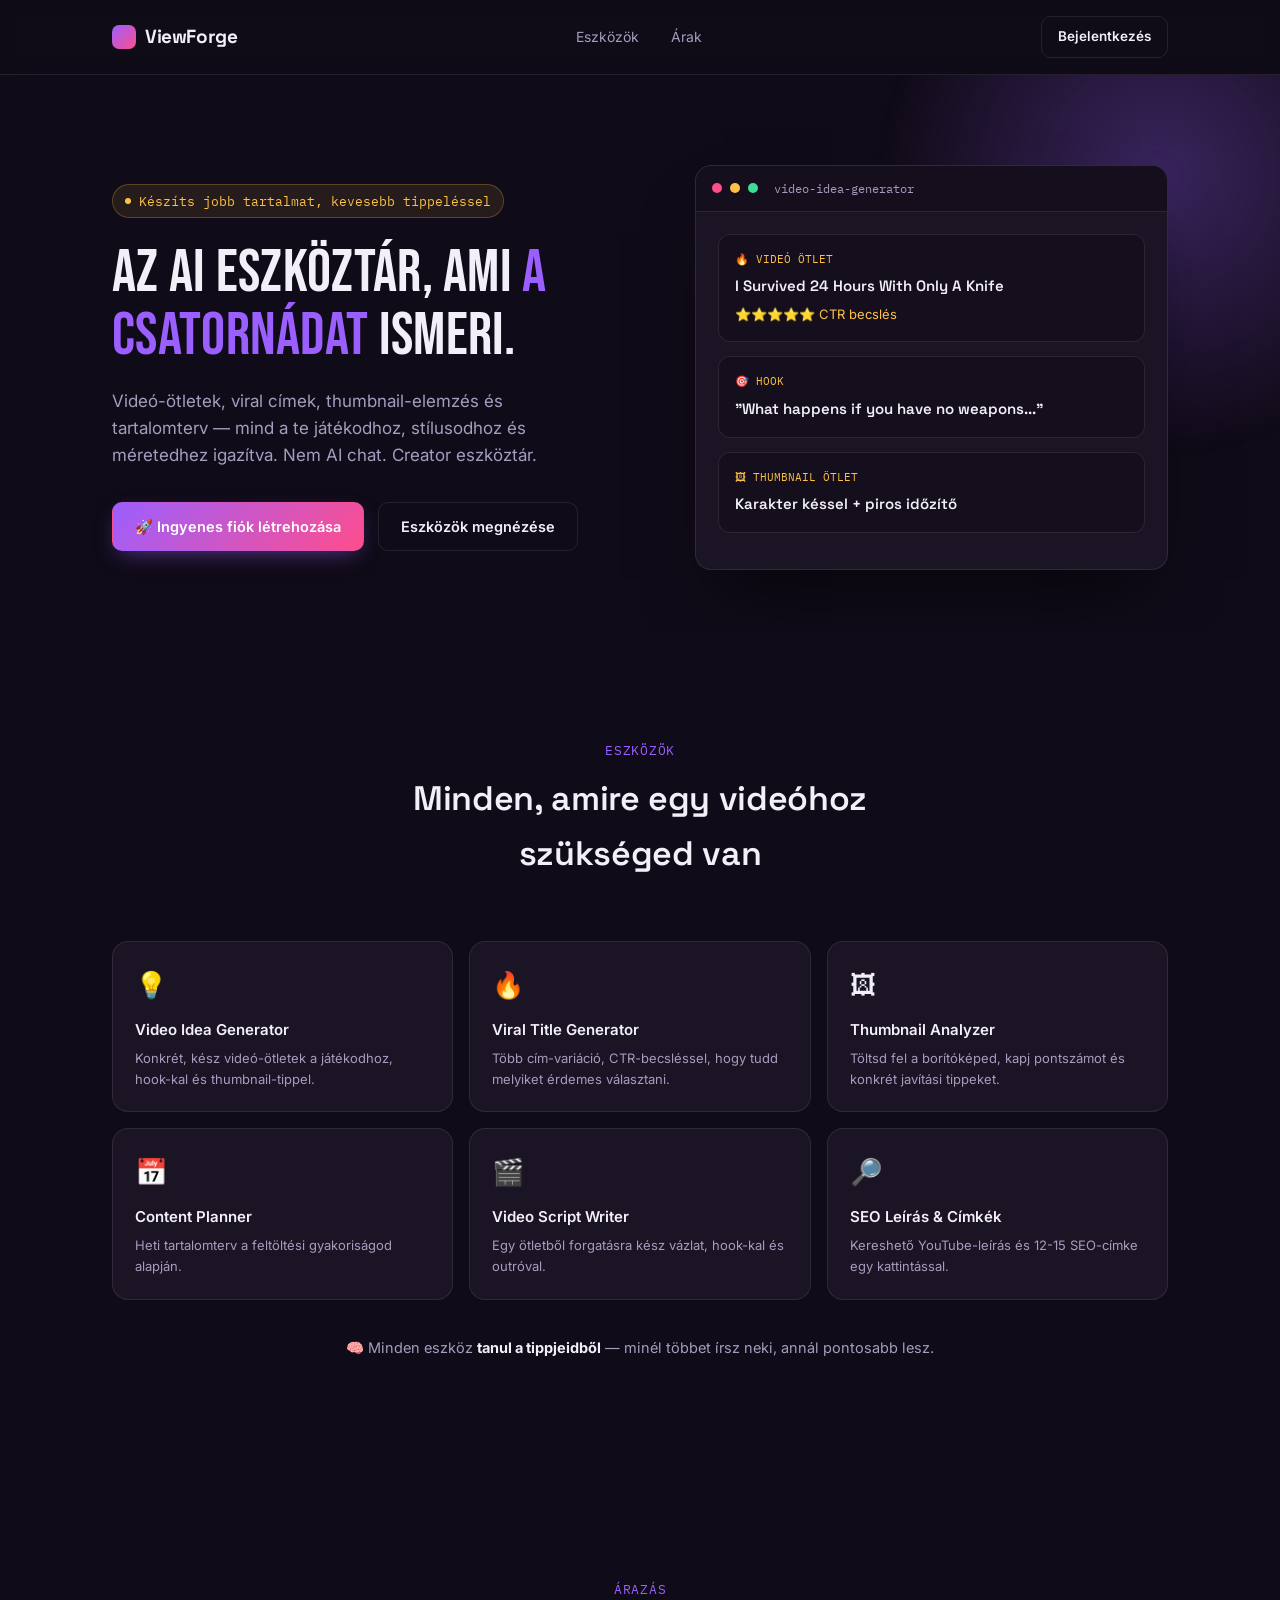
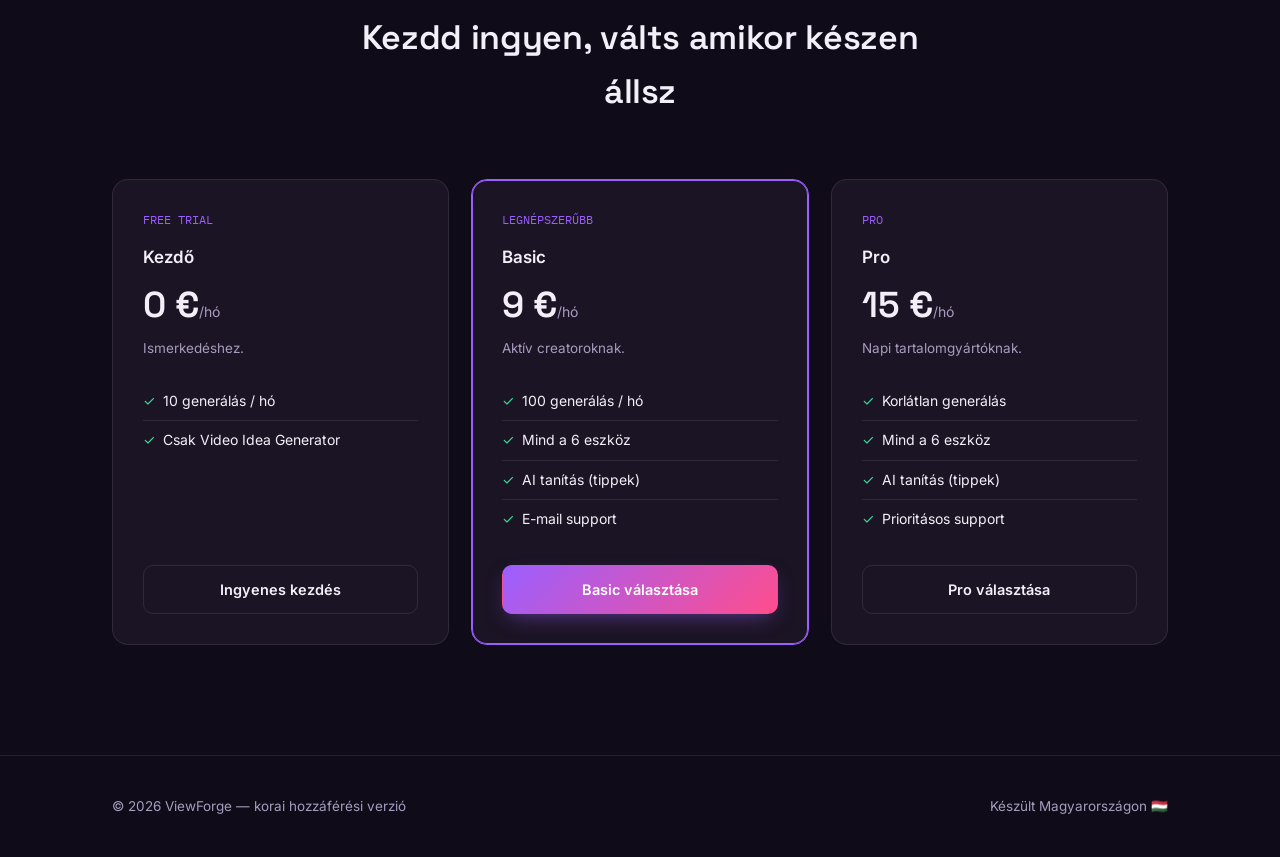
==== commit 6ffe22a7: "Update landing page: show all 6 tools, accurate pricing/limits, AI-teaching mention" ====
--- a/index.html
+++ b/index.html
@@ -6,7 +6,7 @@
 <title>ViewForge — AI eszköztár videósoknak</title>
 <link rel="preconnect" href="https://fonts.googleapis.com">
 <link href="https://fonts.googleapis.com/css2?family=Bebas+Neue&family=Space+Grotesk:wght@400;500;600;700&family=Inter:wght@400;500;600&family=IBM+Plex+Mono:wght@400;500&display=swap" rel="stylesheet">
-<link rel="stylesheet" href="style.css?v=25">
+<link rel="stylesheet" href="style.css?v=26">
 </head>
 <body>
 
@@ -89,6 +89,19 @@
         <div class="tool-name">Content Planner</div>
         <div class="tool-desc">Heti tartalomterv a feltöltési gyakoriságod alapján.</div>
       </div>
+      <div class="tool-card reveal">
+        <div class="tool-ico">🎬</div>
+        <div class="tool-name">Video Script Writer</div>
+        <div class="tool-desc">Egy ötletből forgatásra kész vázlat, hook-kal és outróval.</div>
+      </div>
+      <div class="tool-card reveal">
+        <div class="tool-ico">🔎</div>
+        <div class="tool-name">SEO Leírás & Címkék</div>
+        <div class="tool-desc">Kereshető YouTube-leírás és 12-15 SEO-címke egy kattintással.</div>
+      </div>
+    </div>
+    <div class="reveal" style="margin-top:36px;text-align:center;color:var(--text-dim);font-size:14.5px;">
+      🧠 Minden eszköz <b style="color:var(--text);">tanul a tippjeidből</b> — minél többet írsz neki, annál pontosabb lesz.
     </div>
   </div>
 </section>
@@ -116,7 +129,7 @@
         <div class="price-val">9 €<span>/hó</span></div>
         <div class="price-desc">Aktív creatoroknak.</div>
         <ul class="price-list">
-          <li>100 generálás / hó</li><li>Minden alap eszköz</li><li>Thumbnail Analyzer</li><li>E-mail support</li>
+          <li>100 generálás / hó</li><li>Mind a 6 eszköz</li><li>AI tanítás (tippek)</li><li>E-mail support</li>
         </ul>
         <a class="btn btn-primary" href="sign-in.html?plan=basic">Basic választása</a>
       </div>
@@ -126,7 +139,7 @@
         <div class="price-val">15 €<span>/hó</span></div>
         <div class="price-desc">Napi tartalomgyártóknak.</div>
         <ul class="price-list">
-          <li>Korlátlan generálás</li><li>Minden eszköz</li><li>Content Planner</li><li>Prioritásos support</li>
+          <li>Korlátlan generálás</li><li>Mind a 6 eszköz</li><li>AI tanítás (tippek)</li><li>Prioritásos support</li>
         </ul>
         <a class="btn btn-ghost" href="sign-in.html?plan=pro">Pro választása</a>
       </div>
--- a/style.css
+++ b/style.css
@@ -125,7 +125,7 @@
 .sec-sub{color:var(--text-dim);font-size:15.5px;}
 
 /* ---------- Tool cards (landing) ---------- */
-.tool-grid{display:grid;grid-template-columns:repeat(4,1fr);gap:16px;}
+.tool-grid{display:grid;grid-template-columns:repeat(3,1fr);gap:16px;}
 @media (max-width:900px){ .tool-grid{grid-template-columns:repeat(2,1fr);} }
 @media (max-width:560px){ .tool-grid{grid-template-columns:1fr;} }
 .tool-card{background:var(--surface);border:1px solid var(--line);border-radius:var(--radius);padding:22px;transition:transform .25s ease, border-color .25s ease;}
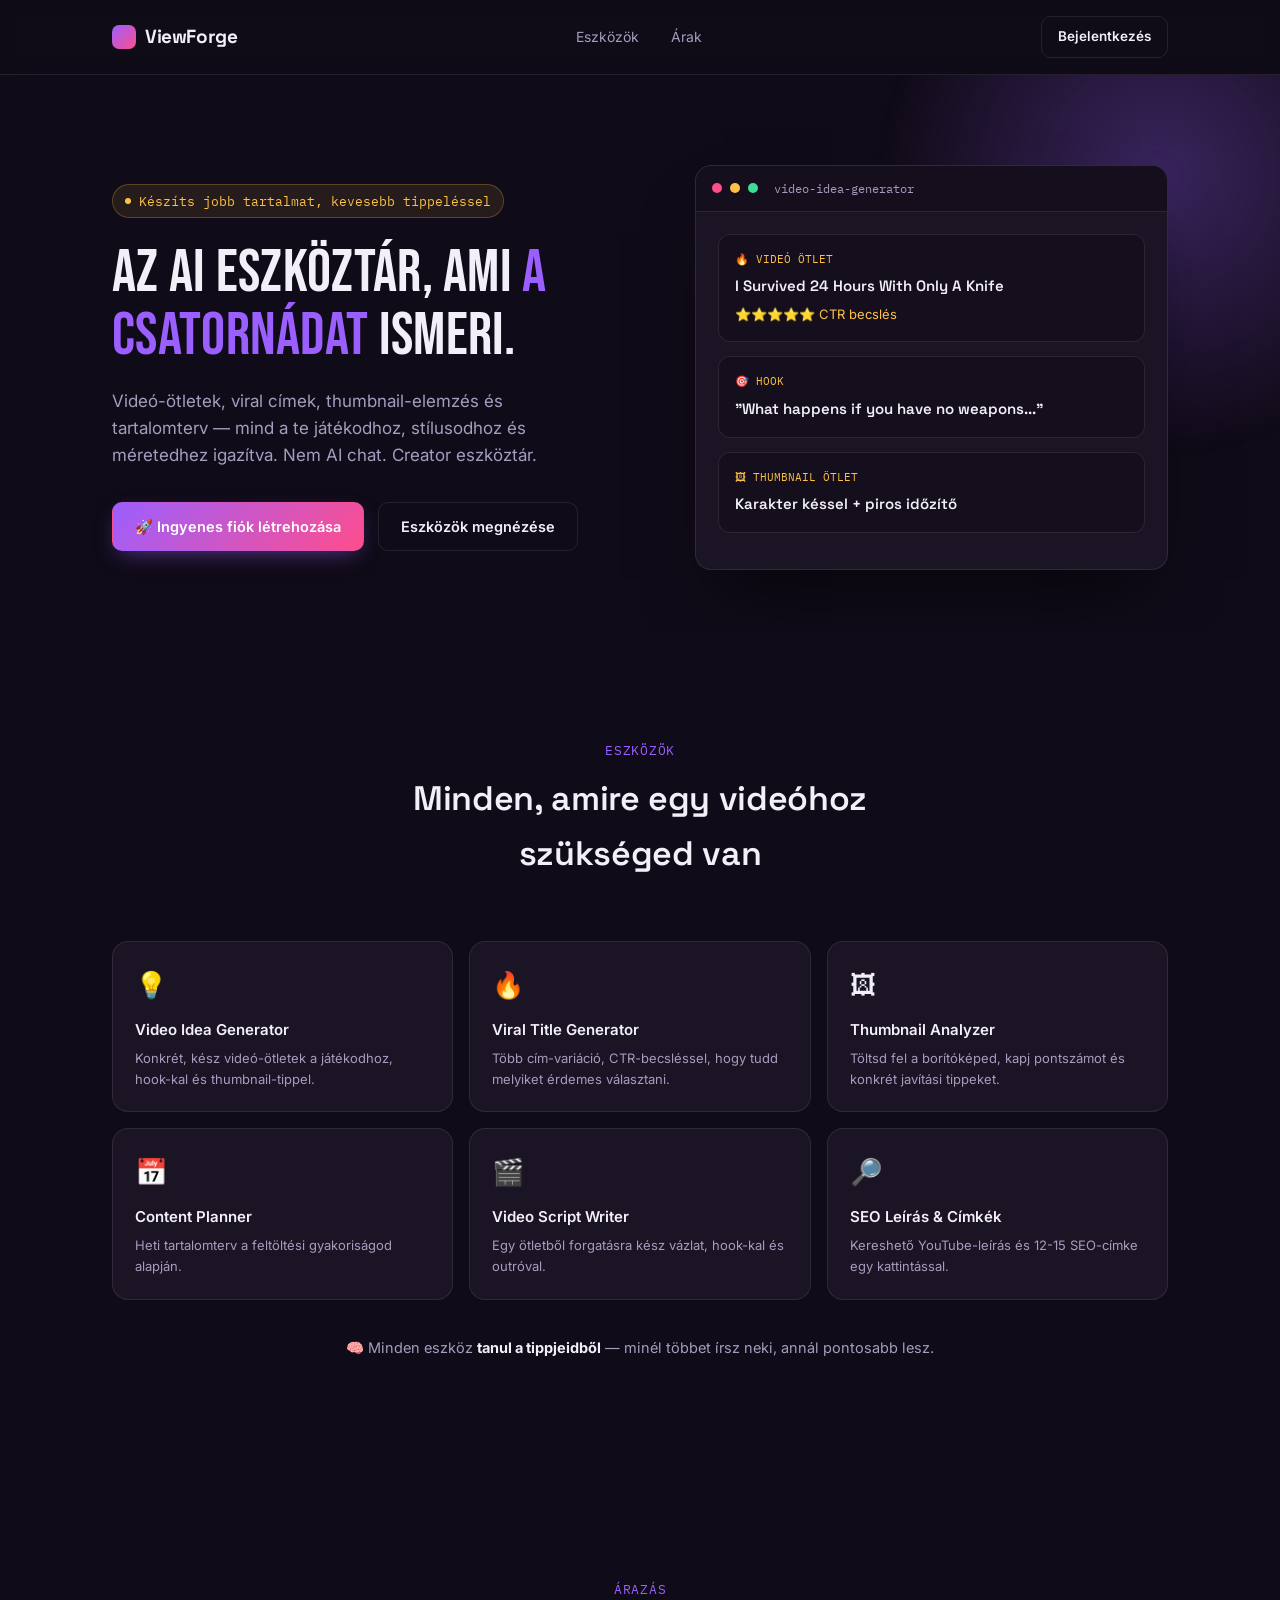
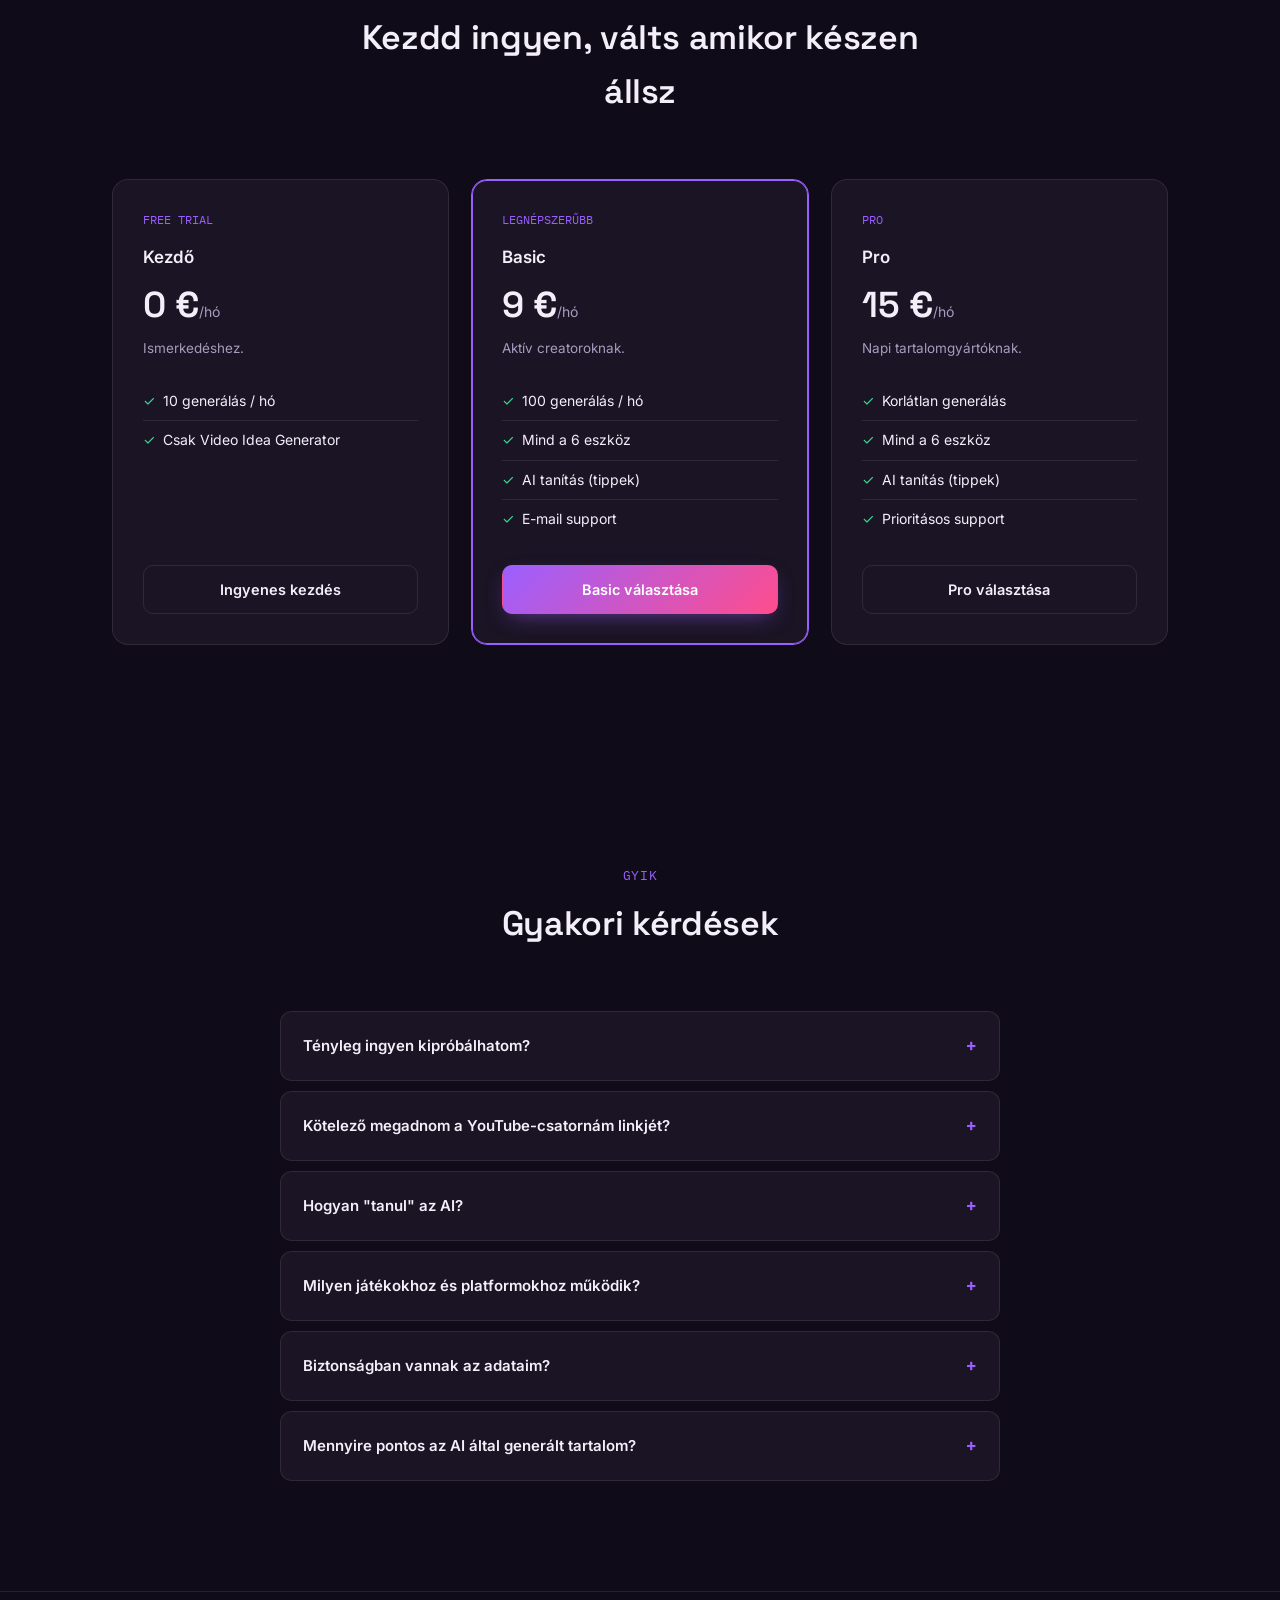
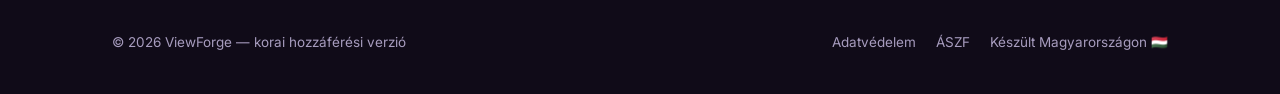
==== commit 90a20ef1: "Add favicon, meta tags, Privacy Policy, Terms of Service, and FAQ section" ====
--- a/index.html
+++ b/index.html
@@ -4,9 +4,14 @@
 <meta charset="UTF-8">
 <meta name="viewport" content="width=device-width, initial-scale=1.0">
 <title>ViewForge — AI eszköztár videósoknak</title>
+<meta name="description" content="AI eszköztár gamer YouTubereknek és streamereknek — videó-ötletek, viral címek, thumbnail-elemzés, forgatókönyvek és SEO, mind egy helyen, a te csatornádhoz igazítva.">
+<meta property="og:title" content="ViewForge — AI eszköztár videósoknak">
+<meta property="og:description" content="Videó-ötletek, viral címek, thumbnail-elemzés és tartalomterv gamer creatoroknak — mind a te csatornádhoz igazítva.">
+<meta property="og:type" content="website">
+<link rel="icon" type="image/svg+xml" href="favicon.svg">
 <link rel="preconnect" href="https://fonts.googleapis.com">
 <link href="https://fonts.googleapis.com/css2?family=Bebas+Neue&family=Space+Grotesk:wght@400;500;600;700&family=Inter:wght@400;500;600&family=IBM+Plex+Mono:wght@400;500&display=swap" rel="stylesheet">
-<link rel="stylesheet" href="style.css?v=26">
+<link rel="stylesheet" href="style.css?v=27">
 </head>
 <body>
 
@@ -147,10 +152,49 @@
   </div>
 </section>
 
+<section id="faq">
+  <div class="wrap">
+    <div class="sec-head reveal">
+      <div class="sec-eyebrow">GYIK</div>
+      <h2 class="sec-title">Gyakori kérdések</h2>
+    </div>
+    <div class="faq-list">
+      <details class="faq-item reveal">
+        <summary>Tényleg ingyen kipróbálhatom?</summary>
+        <p>Igen — a Free trial csomaggal 10 generálást kapsz havonta a Video Idea Generator eszközzel, nem kell hozzá bankkártya.</p>
+      </details>
+      <details class="faq-item reveal">
+        <summary>Kötelező megadnom a YouTube-csatornám linkjét?</summary>
+        <p>Nem kötelező, de ha megadod, a ViewForge lekéri a csatorna nevét, feliratkozó-számát és profilképét, hogy pontosabb, személyre szabottabb javaslatokat adhasson. Kézzel is kitöltheted a profilodat, ha inkább úgy szeretnéd.</p>
+      </details>
+      <details class="faq-item reveal">
+        <summary>Hogyan "tanul" az AI?</summary>
+        <p>A Profilod alatt bármikor írhatsz saját tippeket, stílus-preferenciákat — ezeket minden eszköz minden generálásnál figyelembe veszi, így az idő előrehaladtával egyre pontosabban illeszkedik a stílusodhoz.</p>
+      </details>
+      <details class="faq-item reveal">
+        <summary>Milyen játékokhoz és platformokhoz működik?</summary>
+        <p>Bármilyen játékhoz — te adod meg, mivel játszol. A javaslatok YouTube, TikTok és Twitch platformokra is testreszabhatók.</p>
+      </details>
+      <details class="faq-item reveal">
+        <summary>Biztonságban vannak az adataim?</summary>
+        <p>Az adataidat nem adjuk el, és csak a szolgáltatás működéséhez szükséges külső szolgáltatókkal (pl. bejelentkezés, AI-generálás) osztjuk meg. Részletek az <a href="privacy.html" style="color:var(--brand);">Adatvédelmi Tájékoztatóban</a>.</p>
+      </details>
+      <details class="faq-item reveal">
+        <summary>Mennyire pontos az AI által generált tartalom?</summary>
+        <p>Az AI jó kiindulópontot ad, de nem tévedhetetlen — érdemes a generált ötleteket, címeket és leírásokat a saját ítélőképességeddel átnézni és finomítani, mielőtt felhasználod őket.</p>
+      </details>
+    </div>
+  </div>
+</section>
+
 <footer>
   <div class="wrap foot-row">
     <div>© 2026 ViewForge — korai hozzáférési verzió</div>
-    <div>Készült Magyarországon 🇭🇺</div>
+    <div style="display:flex;gap:20px;align-items:center;">
+      <a href="privacy.html" style="color:var(--text-dim);">Adatvédelem</a>
+      <a href="terms.html" style="color:var(--text-dim);">ÁSZF</a>
+      <span>Készült Magyarországon 🇭🇺</span>
+    </div>
   </div>
 </footer>
 
--- a/style.css
+++ b/style.css
@@ -417,3 +417,14 @@
   .pc-identity{gap:10px;}
   .pc-plan{margin-left:0;width:100%;}
 }
+
+/* ============ GYIK (FAQ) ============ */
+.faq-list{max-width:720px;margin:0 auto;display:flex;flex-direction:column;gap:10px;}
+.faq-item{background:var(--surface);border:1px solid var(--line);border-radius:12px;padding:18px 22px;transition:border-color .25s ease;}
+.faq-item:hover{border-color:#4a3f5c;}
+.faq-item[open]{border-color:var(--brand);}
+.faq-item summary{cursor:pointer;font-weight:600;font-size:15px;list-style:none;display:flex;justify-content:space-between;align-items:center;gap:12px;}
+.faq-item summary::-webkit-details-marker{display:none;}
+.faq-item summary::after{content:"+";font-size:20px;color:var(--brand);flex-shrink:0;transition:transform .25s ease;font-family:'Space Grotesk',sans-serif;}
+.faq-item[open] summary::after{transform:rotate(45deg);}
+.faq-item p{margin:14px 0 0;color:var(--text-dim);font-size:14px;line-height:1.65;}
